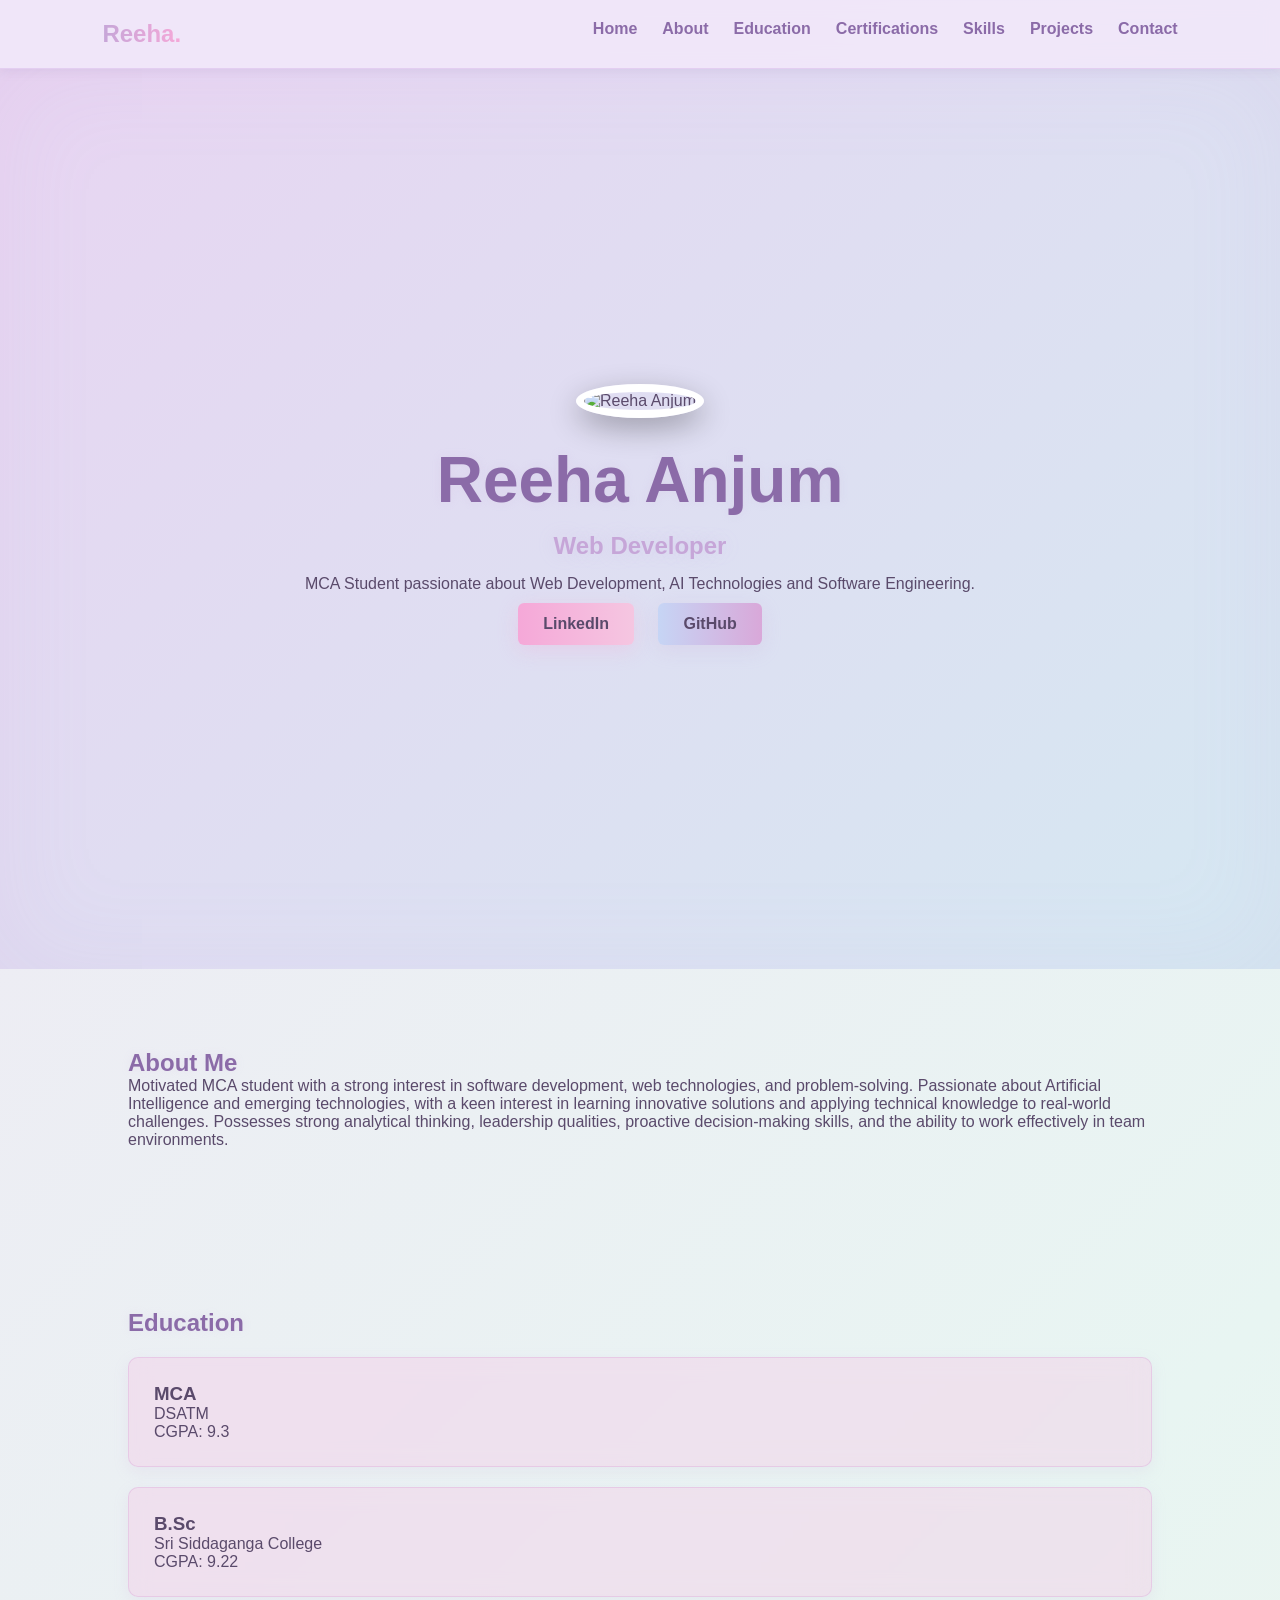
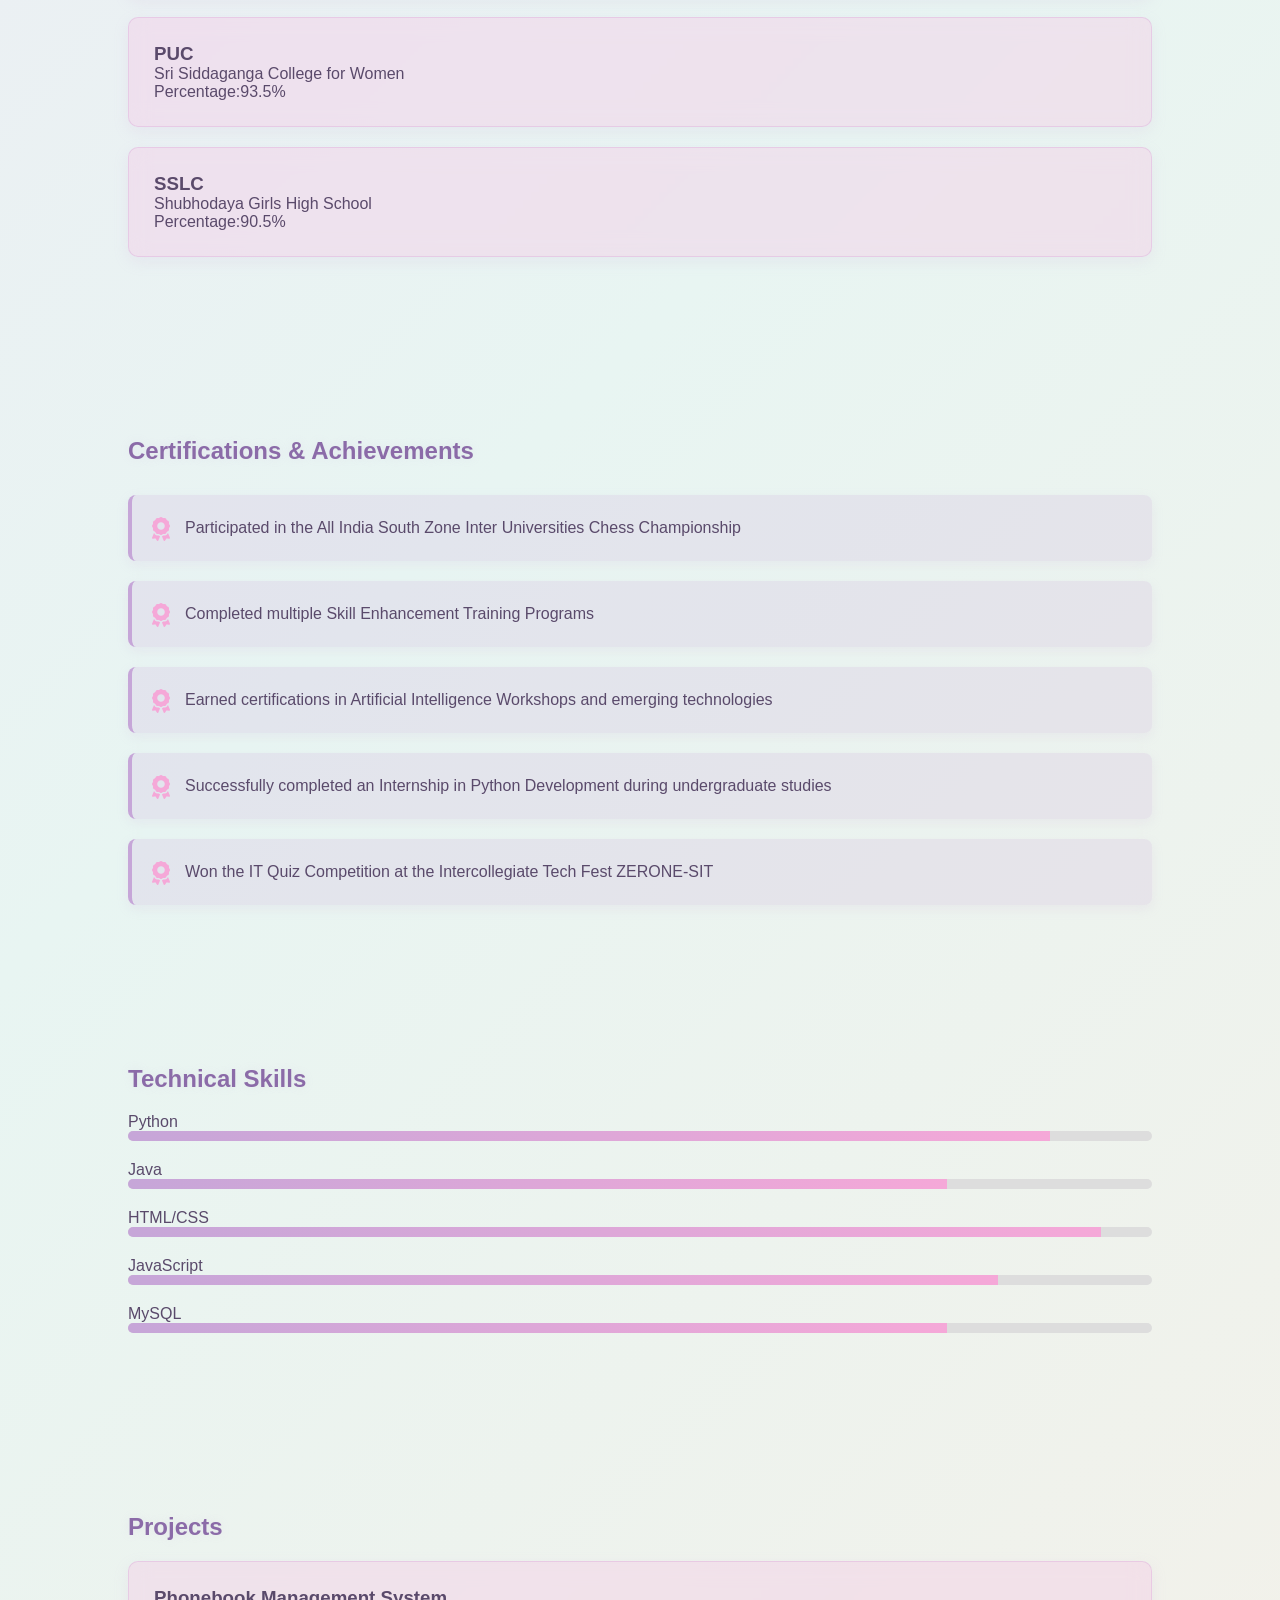
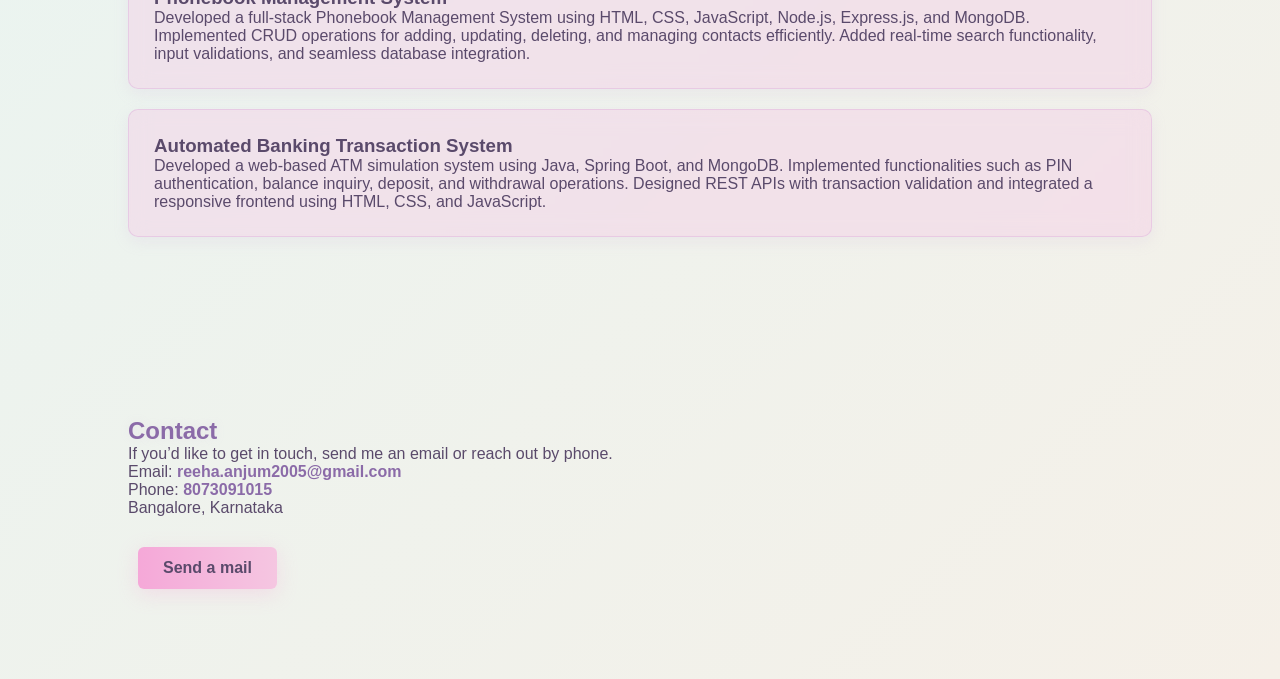
==== Portfolio/index.html @ bbc2e7f2 "Add files via upload" ====
<!DOCTYPE html>
<html lang="en">
<head>
<meta charset="UTF-8">
<meta name="viewport" content="width=device-width, initial-scale=1.0">
<title>Reeha Anjum | Portfolio</title>

<link rel="stylesheet" href="style.css">

<link
rel="stylesheet"
href="https://cdnjs.cloudflare.com/ajax/libs/font-awesome/6.5.1/css/all.min.css"
/>
</head>

<body>

<nav>
    <div class="logo">Reeha.</div>

    <ul>
        <li><a href="#home">Home</a></li>
        <li><a href="#about">About</a></li>
        <li><a href="#education">Education</a></li>
        <li><a href="#certifications">Certifications</a></li>
        <li><a href="#skills">Skills</a></li>
        <li><a href="#projects">Projects</a></li>
        <li><a href="#contact">Contact</a></li>
    </ul>
</nav>

<section id="home" class="hero">

    <div class="hero-content">

    <img src="profile.jpeg" alt="Reeha Anjum" class="profile-pic">
    
    <h1>Reeha Anjum</h1>

    <h2>
        Web Developer
    </h2>

        <p>
            MCA Student passionate about Web Development,
            AI Technologies and Software Engineering.
        </p>

        <div class="buttons">

            <a
            href="https://www.linkedin.com/in/reeha-anjum-738401365"
            target="_blank"
            class="btn">
            LinkedIn
            </a>

            <a
            href="https://github.com/ReehaAnjum"
            target="_blank"
            class="btn secondary">
            GitHub
            </a>

        </div>

    </div>

</section>

<section id="about">

    <h2>About Me</h2>

    <p>
        Motivated MCA student with a strong interest in software development,
        web technologies, and problem-solving. Passionate about Artificial Intelligence 
        and emerging technologies, with a keen interest in learning innovative solutions 
        and applying technical knowledge to real-world challenges. 
        Possesses strong analytical thinking, leadership qualities, proactive decision-making skills, 
        and the ability to work effectively in team environments.
    </p>

</section>

<section id="education">

    <h2>Education</h2>

    <div class="card">
        <h3>MCA</h3>
        <p>DSATM</p>
        <p>CGPA: 9.3</p>
    </div>

    <div class="card">
        <h3>B.Sc</h3>
        <p>Sri Siddaganga College</p>
        <p>CGPA: 9.22</p>
    </div>

    <div class="card">
        <h3>PUC</h3>
        <p>Sri Siddaganga College for Women</p>
        <p>Percentage:93.5%</p>
    </div>

    <div class="card">
        <h3>SSLC</h3>
        <p>Shubhodaya Girls High School</p>
        <p>Percentage:90.5%</p>
    </div>

</section>

<section id="certifications">

<h2>Certifications & Achievements</h2>

<div class="cert-list">
    <div class="cert-item">
        <i class="fas fa-award"></i>
        <p>Participated in the All India South Zone Inter Universities Chess Championship</p>
    </div>
    <div class="cert-item">
        <i class="fas fa-award"></i>
        <p>Completed multiple Skill Enhancement Training Programs</p>
    </div>
    <div class="cert-item">
        <i class="fas fa-award"></i>
        <p>Earned certifications in Artificial Intelligence Workshops and emerging technologies</p>
    </div>
    <div class="cert-item">
        <i class="fas fa-award"></i>
        <p>Successfully completed an Internship in Python Development during undergraduate studies</p>
    </div>
    <div class="cert-item">
        <i class="fas fa-award"></i>
        <p>Won the IT Quiz Competition at the Intercollegiate Tech Fest ZERONE-SIT</p>
    </div>
</div>

</section>

<section id="skills">

<h2>Technical Skills</h2>

<div class="skill">
    <span>Python</span>
    <div class="bar"><div style="width:90%"></div></div>
</div>

<div class="skill">
    <span>Java</span>
    <div class="bar"><div style="width:80%"></div></div>
</div>

<div class="skill">
    <span>HTML/CSS</span>
    <div class="bar"><div style="width:95%"></div></div>
</div>

<div class="skill">
    <span>JavaScript</span>
    <div class="bar"><div style="width:85%"></div></div>
</div>

<div class="skill">
    <span>MySQL</span>
    <div class="bar"><div style="width:80%"></div></div>
</div>

</section>

<section id="projects">

<h2>Projects</h2>

<div class="project-card">

<h3>Phonebook Management System</h3>

<p>
Developed a full-stack Phonebook Management System using HTML, CSS, JavaScript, Node.js, Express.js, and MongoDB.
Implemented CRUD operations for adding, updating, deleting, and managing contacts efficiently.
Added real-time search functionality, input validations, and seamless database integration.
</p>

</div>

<div class="project-card">

<h3>Automated Banking Transaction System</h3>

<p>
Developed a web-based ATM simulation system using Java, Spring Boot, and MongoDB.
Implemented functionalities such as PIN authentication, balance inquiry, deposit, and withdrawal operations.
Designed REST APIs with transaction validation and integrated a responsive frontend using HTML, CSS, and JavaScript.
</p>

</div>

</section>

<section id="contact">

<h2>Contact</h2>

<p>If you’d like to get in touch, send me an email or reach out by phone.</p>

<p>Email: <a href="mailto:reeha.anjum2005@gmail.com">reeha.anjum2005@gmail.com</a></p>

<p>Phone: <a href="tel:+918073091015">8073091015</a></p>

<p>Bangalore, Karnataka</p>

<div class="contact-actions">
    <a href="mailto:reeha.anjum2005@gmail.com" class="btn">Send a mail</a>
</div>

</section>

<script src="script.js"></script>

</body>
</html>
---- Portfolio/style.css ----
*{
margin:0;
padding:0;
box-sizing:border-box;
font-family:'Segoe UI',sans-serif;
}

body{
background:linear-gradient(135deg,#f0e8f5,#e8f5f2,#f5f0e8);
color:#5a4a6b;
min-height:100vh;
}

nav{
display:flex;
justify-content:space-between;
padding:20px 8%;
background:rgba(240,230,250,0.9);
backdrop-filter:blur(10px);
box-shadow:0 2px 10px rgba(150,120,180,0.15);
position:sticky;
top:0;
border-bottom:1px solid rgba(200,150,220,0.3);
}

.profile-pic{
    width:320px;
    height:320px;
    border-radius:50%;
    object-fit:cover;
    border:8px solid white;
    box-shadow:0 10px 30px rgba(0,0,0,0.3);
    margin-bottom:25px;
    transition:0.3s ease;
}

.profile-pic:hover{
    transform:scale(1.05);
}

nav ul{
display:flex;
list-style:none;
gap:25px;
}

.logo{
font-size:1.5rem;
font-weight:bold;
background:linear-gradient(90deg,#c6a6d8,#f5a8d8);
-webkit-background-clip:text;
-webkit-text-fill-color:transparent;
background-clip:text;
}

nav a{
text-decoration:none;
color:#8b6ba8;
font-weight:600;
transition:0.3s ease;
}

nav a:hover{
color:#d9a8d9;
text-shadow:0 0 10px rgba(217,168,217,0.3);
}

.hero{
height:100vh;
display:flex;
justify-content:center;
align-items:center;
text-align:center;
background:linear-gradient(135deg,#e8d5f2,#d5e8f2);
color:#5a4a6b;
box-shadow:inset 0 0 100px rgba(200,150,220,0.1);
}

.hero h1{
font-size:4rem;
}

.hero h2{
margin:15px 0;
color:#c6a6d8;
text-shadow:0 0 20px rgba(198,166,216,0.2);
}

.btn{
display:inline-block;
padding:12px 25px;
background:linear-gradient(90deg,#f5a8d8,#f5c6e1);
color:#5a4a6b;
text-decoration:none;
border-radius:6px;
margin:10px;
transition:0.3s ease;
box-shadow:0 5px 20px rgba(245,168,216,0.3);
font-weight:600;
}

.btn:hover{
transform:translateY(-2px);
box-shadow:0 8px 30px rgba(245,168,216,0.5);
}

.secondary{
background:linear-gradient(90deg,#c6d5f5,#d9a8d9);
color:#5a4a6b;
box-shadow:0 5px 20px rgba(198,166,216,0.2);
}

.secondary:hover{
box-shadow:0 8px 30px rgba(198,166,216,0.4);
}

section{
padding:80px 10%;
}

section h1,
section h2{
color:#8b6ba8;
text-shadow:0 0 10px rgba(198,166,216,0.15);
}

section p,
section li{
color:#5a4a6b;
}

section a{
color:#8b6ba8;
text-decoration:none;
font-weight:700;
}

section a:hover{
color:#d9a8d9;
}

.contact-actions{
margin-top:20px;
}

.card,
.project-card{
background:rgba(245,200,230,0.4);
padding:25px;
margin:20px 0;
border-radius:10px;
box-shadow:0 5px 15px rgba(198,166,216,0.15);
border:1px solid rgba(217,168,217,0.4);
backdrop-filter:blur(10px);
transition:0.3s ease;
}

.card:hover,
.project-card:hover{
box-shadow:0 10px 30px rgba(198,166,216,0.3);
border:1px solid rgba(198,166,216,0.6);
transform:translateY(-5px);
}

.skill{
margin:20px 0;
}

.bar{
height:10px;
background:#ddd;
border-radius:10px;
overflow:hidden;
}

.bar div{
height:100%;
background:linear-gradient(90deg,#c6a6d8,#f5a8d8);
}

.cert-list{
display:grid;
gap:20px;
margin-top:30px;
}

.cert-item{
background:rgba(198,166,216,0.2);
padding:20px;
border-radius:8px;
border-left:4px solid #c6a6d8;
box-shadow:0 4px 12px rgba(198,166,216,0.15);
display:flex;
align-items:flex-start;
gap:15px;
transition:0.3s ease;
}

.cert-item:hover{
box-shadow:0 8px 20px rgba(198,166,216,0.3);
transform:translateX(5px);
border-left:4px solid #f5a8d8;
}

.cert-item i{
color:#f5a8d8;
font-size:1.5rem;
margin-top:2px;
}

.cert-item p{
margin:0;
color:#5a4a6b;
line-height:1.6;
}
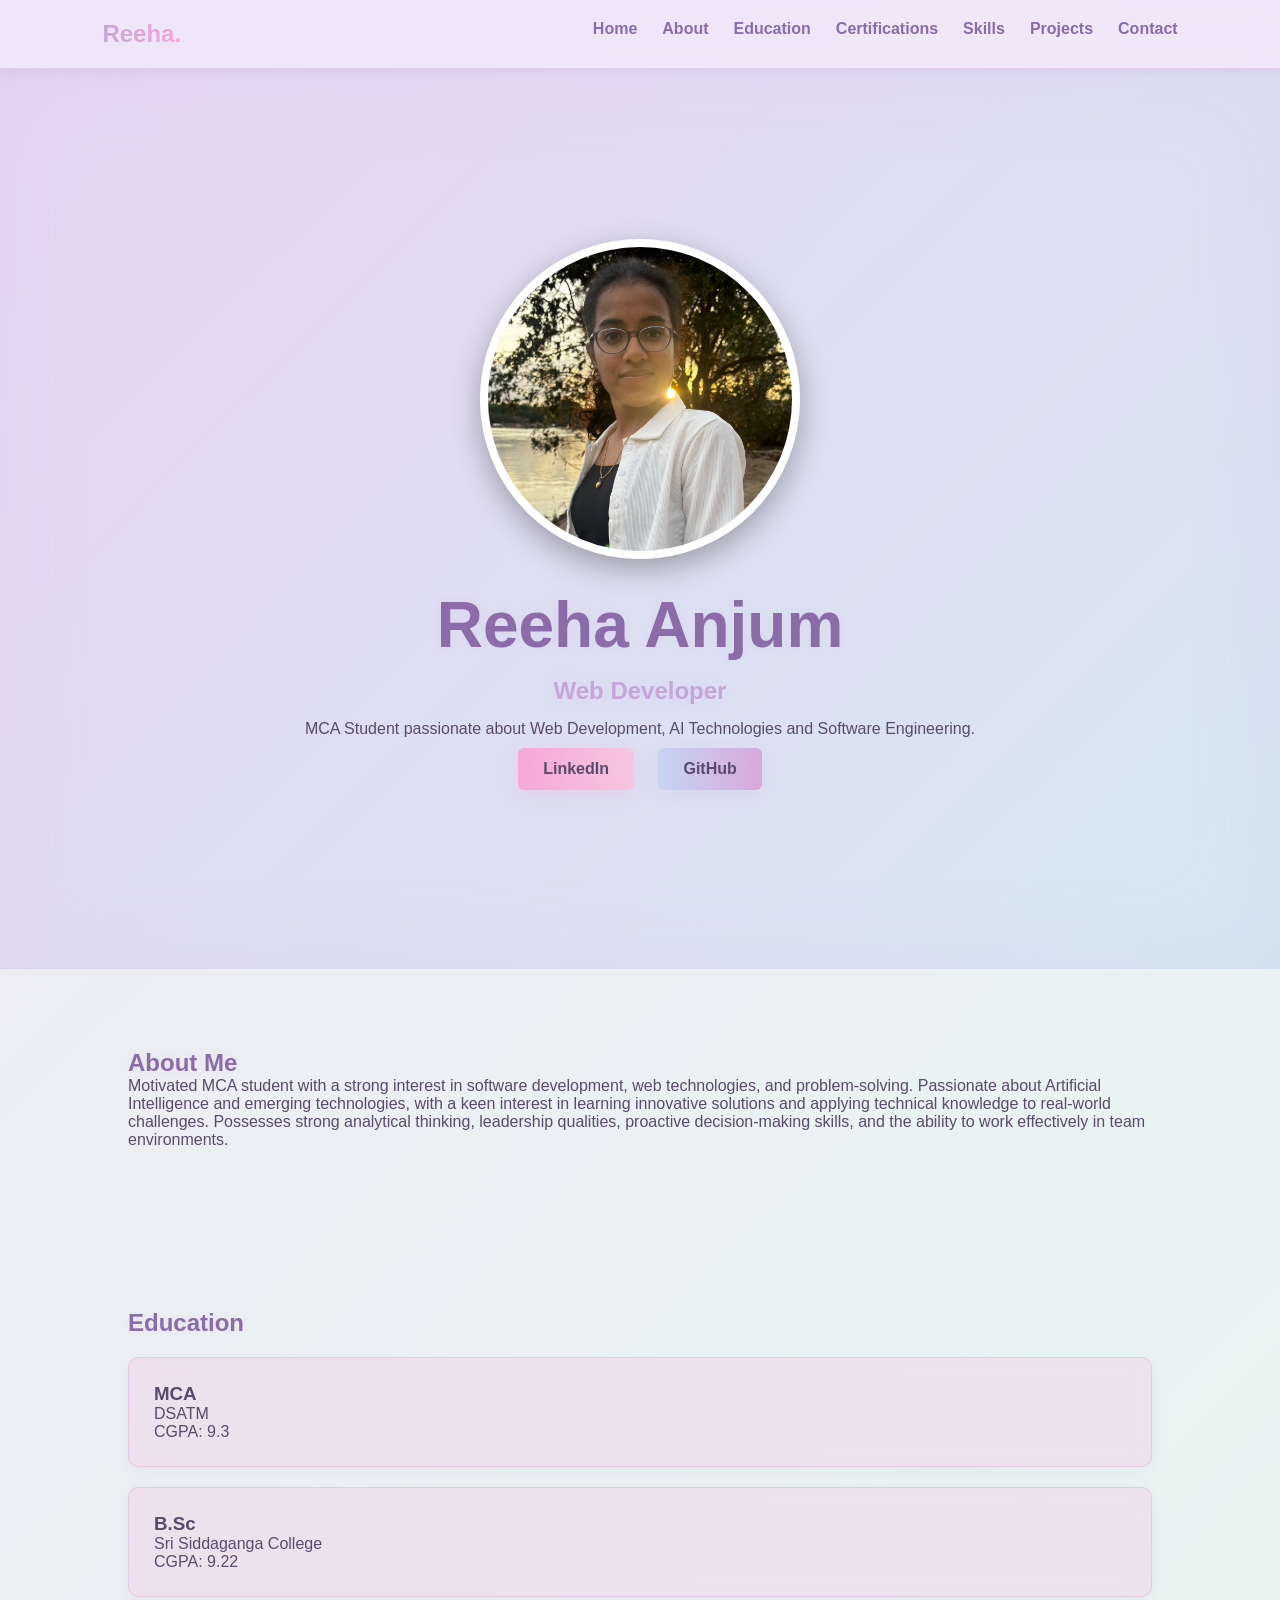
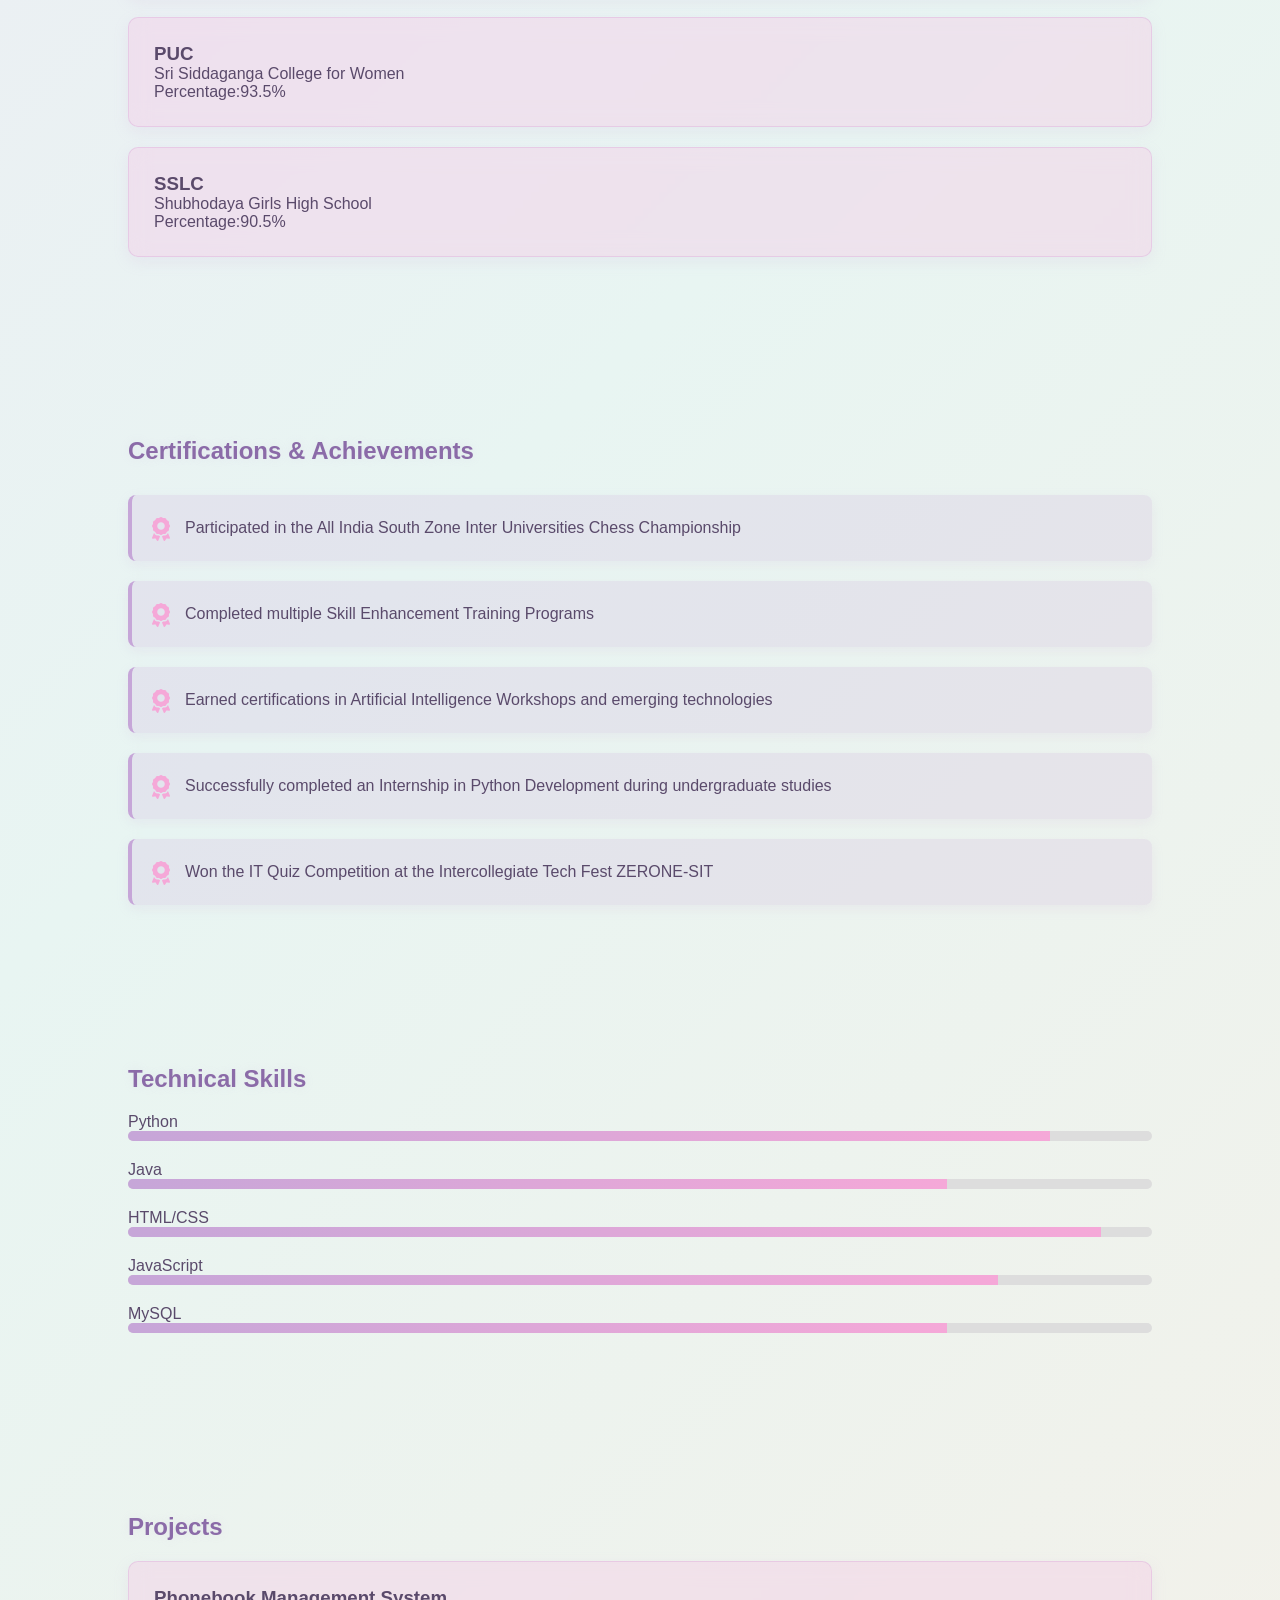
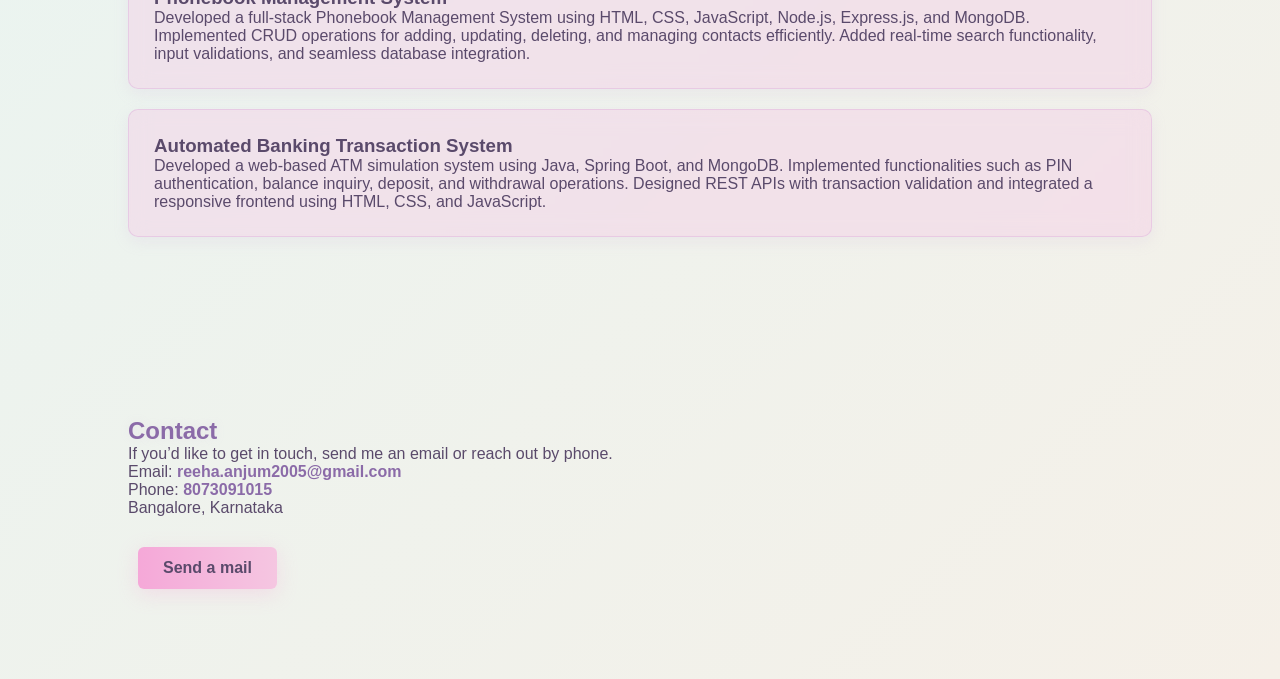
==== commit 12cd0d91: "Fix HTML formatting and update profile image source" ====
--- a/Portfolio/index.html
+++ b/Portfolio/index.html
@@ -33,7 +33,7 @@
 
     <div class="hero-content">
 
-    <img src="profile.jpeg" alt="Reeha Anjum" class="profile-pic">
+    <img src="profile.JPEG" alt="Reeha Anjum" class="profile-pic">
     
     <h1>Reeha Anjum</h1>
 
@@ -224,4 +224,4 @@
 <script src="script.js"></script>
 
 </body>
-</html>+</html>
